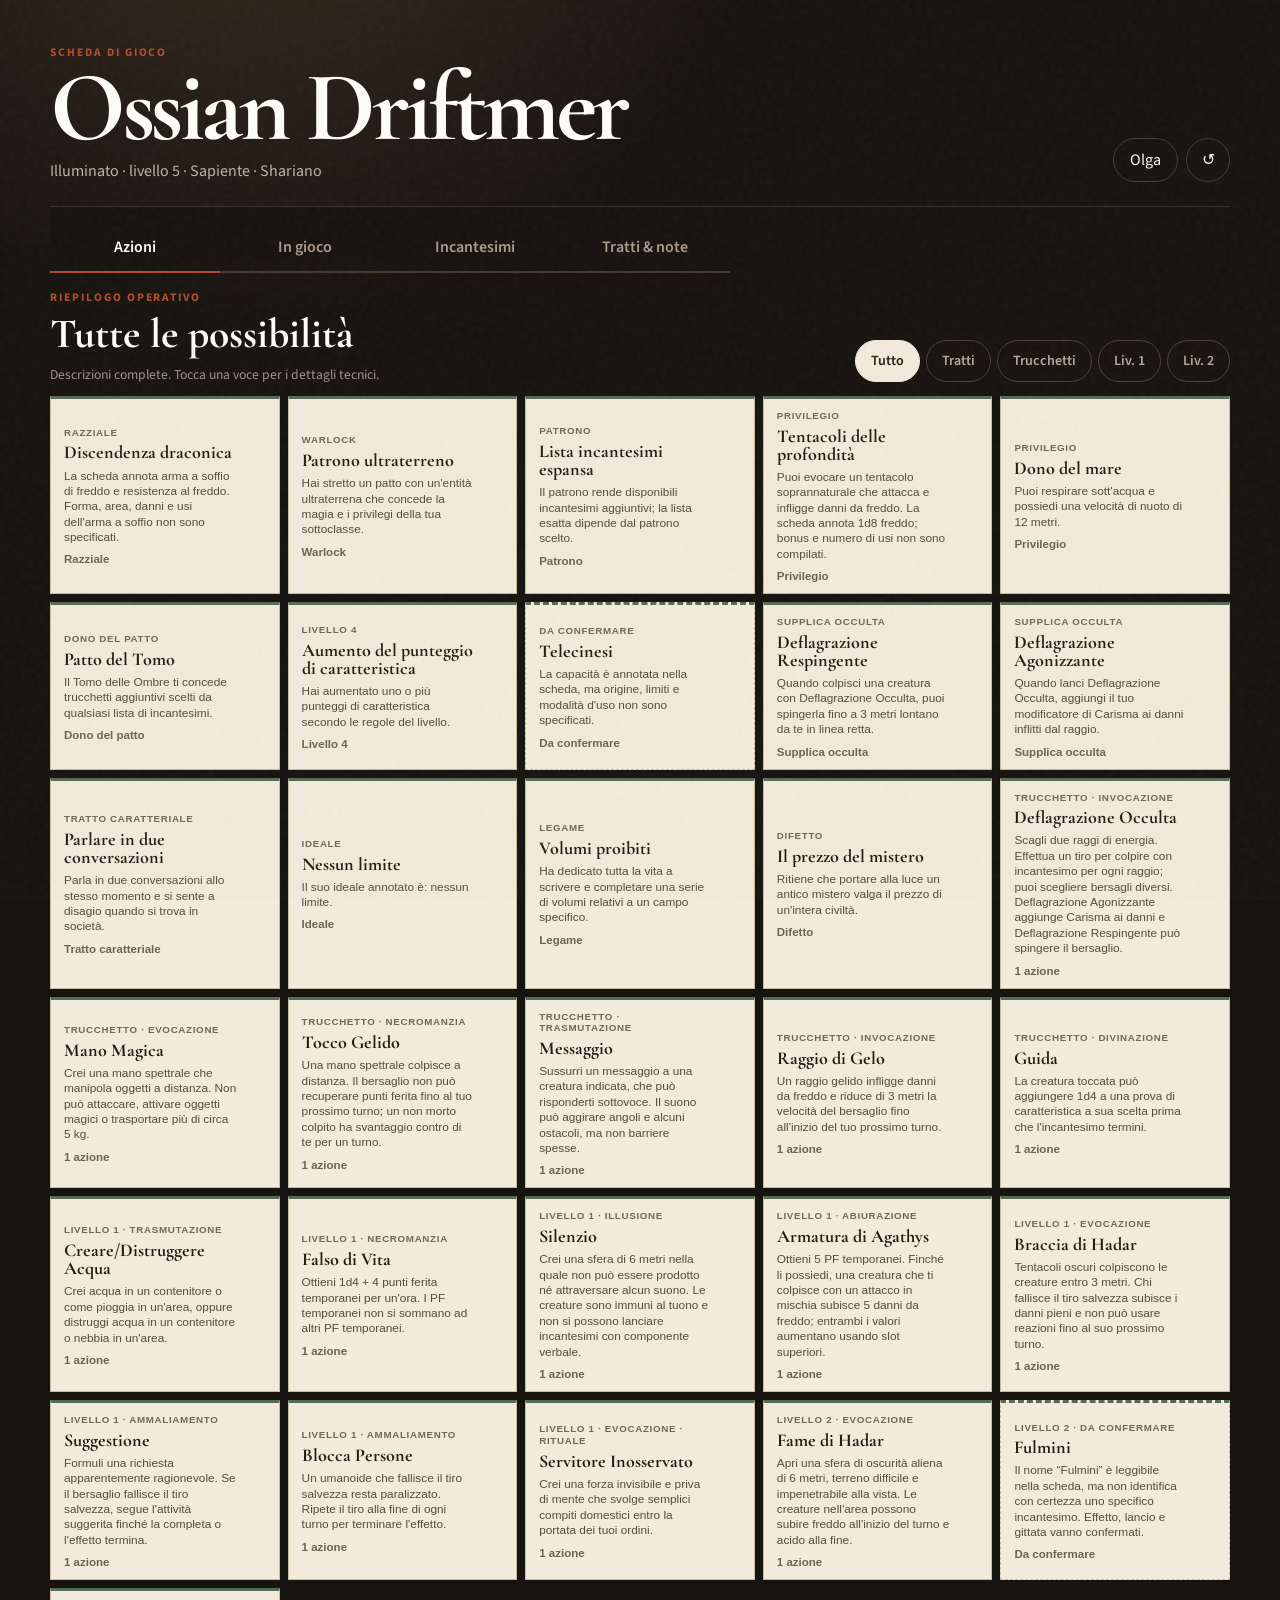
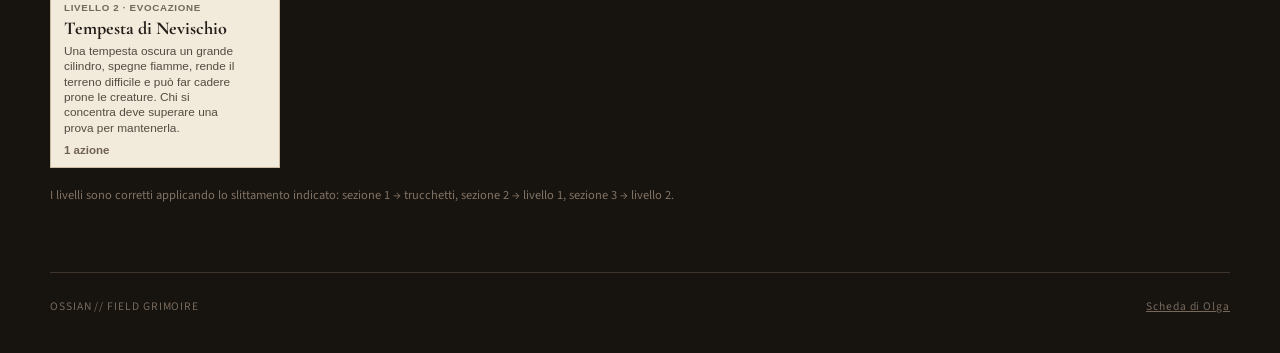
==== ossian/index.html @ db169aae "feat: add interactive Ossian character sheet" ====
<!doctype html>
<html lang="it">
<head>
  <meta charset="utf-8">
  <meta name="viewport" content="width=device-width,initial-scale=1,viewport-fit=cover">
  <meta name="theme-color" content="#17130f">
  <meta name="description" content="Scheda interattiva di Ossian Driftmer per Dungeons & Dragons">
  <title>Ossian Driftmer — Scheda D&D</title>
  <link rel="preconnect" href="https://fonts.googleapis.com">
  <link rel="preconnect" href="https://fonts.gstatic.com" crossorigin>
  <link href="https://fonts.googleapis.com/css2?family=Cormorant+Garamond:wght@600;700&family=Source+Sans+3:wght@400;500;600;700&display=swap" rel="stylesheet">
  <link rel="stylesheet" href="../styles.css?v=20260829-2">
  <link rel="stylesheet" href="ossian.css?v=1">
</head>
<body>
  <div class="grain" aria-hidden="true"></div>
  <header class="topbar">
    <div><p class="eyebrow">Scheda di gioco</p><h1 id="character-name">Ossian Driftmer</h1><p class="subtitle" id="character-meta"></p></div>
    <div class="header-actions"><a class="icon-button home-link" href="../">Olga</a><button class="icon-button quiet" id="reset-button" type="button" aria-label="Ripristina">↺</button></div>
  </header>
  <nav class="tabs" aria-label="Sezioni della scheda">
    <button class="tab active" data-tab="actions" type="button">Azioni</button>
    <button class="tab" data-tab="overview" type="button">In gioco</button>
    <button class="tab" data-tab="spells" type="button">Incantesimi</button>
    <button class="tab" data-tab="traits" type="button">Tratti & note</button>
  </nav>
  <main>
    <section class="panel active" id="actions">
      <div class="actions-head">
        <div><p class="eyebrow">Riepilogo operativo</p><h2>Tutte le possibilità</h2><p class="section-copy">Descrizioni complete. Tocca una voce per i dettagli tecnici.</p></div>
        <div class="action-filters" aria-label="Filtra"><button class="action-filter active" data-filter="all">Tutto</button><button class="action-filter" data-filter="trait">Tratti</button><button class="action-filter" data-filter="0">Trucchetti</button><button class="action-filter" data-filter="1">Liv. 1</button><button class="action-filter" data-filter="2">Liv. 2</button></div>
      </div>
      <div class="action-board" id="action-board"></div>
      <p class="rules-note">I livelli sono corretti applicando lo slittamento indicato: sezione 1 → trucchetti, sezione 2 → livello 1, sezione 3 → livello 2.</p>
    </section>
    <section class="panel" id="overview">
      <div class="vitals-grid ossian-vitals">
        <article class="vital hp-card"><span class="vital-label">Punti ferita</span><div class="counter-row"><button class="counter-button" data-counter="hp" data-delta="-1">−</button><strong><span id="hp-current"></span><small>/<span id="hp-max"></span></small></strong><button class="counter-button" data-counter="hp" data-delta="1">+</button></div></article>
        <article class="vital madness-card"><span class="vital-label">Punti follia</span><div class="counter-row"><button class="counter-button" data-counter="madness" data-delta="-1">−</button><strong><span id="madness-current"></span><small>/<span id="madness-max"></span></small></strong><button class="counter-button" data-counter="madness" data-delta="1">+</button></div></article>
        <article class="vital"><span class="vital-label">Classe armatura</span><strong id="armor-class"></strong></article>
        <article class="vital"><span class="vital-label">Iniziativa</span><strong id="initiative"></strong></article>
        <article class="vital"><span class="vital-label">Velocità</span><strong id="speed"></strong></article>
      </div>
      <div class="section-heading"><div><p class="eyebrow">Caratteristiche</p><h2>Punteggi e modificatori</h2></div></div>
      <div class="abilities" id="abilities-list"></div>
      <div class="two-column"><article class="paper-card"><p class="eyebrow">Tiri salvezza</p><h3>Competenze</h3><div class="tag-list" id="saves-list"></div></article><article class="paper-card"><p class="eyebrow">Abilità</p><h3>Competenze</h3><div class="tag-list" id="skills-list"></div></article></div>
      <div class="section-heading"><div><p class="eyebrow">Risorse</p><h2>Slot incantesimo</h2></div></div><div class="slot-board" id="slot-board"></div>
    </section>
    <section class="panel" id="spells">
      <div class="spell-header"><div><p class="eyebrow">Warlock</p><h2>Incantesimi</h2><p class="section-copy">Caratteristica: Carisma · CD 15 · attacco +7</p></div><div class="casting-box"><span>CD</span><strong>15</strong><span>Attacco</span><strong>+7</strong></div></div>
      <div class="slot-board" id="spell-slot-board"></div><div class="spell-groups" id="spell-groups"></div>
    </section>
    <section class="panel" id="traits">
      <div class="section-heading"><div><p class="eyebrow">Identità e poteri</p><h2>Tratti & note</h2></div></div>
      <div class="traits-layout"><div class="trait-stack" id="traits-list"></div><article class="paper-card session-notes"><p class="eyebrow">Appunti di sessione</p><h3>Note rapide</h3><textarea id="session-notes" placeholder="Scrivi qui..."></textarea><p class="autosave">Salvataggio automatico sul dispositivo</p></article></div>
      <div class="two-column"><article class="paper-card"><p class="eyebrow">Equipaggiamento</p><div class="tag-list" id="equipment-list"></div></article><article class="paper-card"><p class="eyebrow">Lingue</p><div class="tag-list" id="languages-list"></div></article></div>
    </section>
  </main>
  <dialog id="detail-dialog"><button class="dialog-close" type="button" aria-label="Chiudi">×</button><div id="dialog-content"></div></dialog>
  <footer><span>OSSIAN // FIELD GRIMOIRE</span><span><a href="../">Scheda di Olga</a></span></footer>
  <script src="data.js?v=1"></script><script src="app.js?v=1"></script>
</body>
</html>
---- styles.css ----
:root{--ink:#211c17;--muted:#71675c;--paper:#f2eadb;--paper-2:#e6dbc7;--line:#c9baa1;--night:#17130f;--night-2:#211b15;--ember:#b54b2e;--gold:#b8924e;--moss:#566b55;--white:#fffdf7;--radius:4px;--shadow:0 18px 50px rgba(16,12,8,.22)}*{box-sizing:border-box}html{background:var(--night);scroll-behavior:smooth}body{margin:0;min-height:100vh;color:var(--ink);background:radial-gradient(circle at 20% -10%,#3b2c20 0,transparent 32rem),var(--night);font-family:"Source Sans 3",sans-serif}.grain{position:fixed;inset:0;pointer-events:none;opacity:.17;z-index:10;background-image:url("data:image/svg+xml,%3Csvg viewBox='0 0 180 180' xmlns='http://www.w3.org/2000/svg'%3E%3Cfilter id='n'%3E%3CfeTurbulence type='fractalNoise' baseFrequency='.85' numOctaves='3' stitchTiles='stitch'/%3E%3C/filter%3E%3Crect width='100%25' height='100%25' filter='url(%23n)' opacity='.24'/%3E%3C/svg%3E")}.topbar,.tabs,main,footer{width:min(1180px,calc(100% - 32px));margin-inline:auto}.topbar{display:flex;justify-content:space-between;align-items:end;padding:44px 0 24px;color:var(--white);border-bottom:1px solid rgba(255,255,255,.12)}h1,h2,h3,p{margin-top:0}h1,h2,h3{font-family:"Cormorant Garamond",serif}h1{font-size:clamp(3rem,8vw,6.2rem);line-height:.78;letter-spacing:-.04em;margin-bottom:14px}h2{font-size:2rem;line-height:1;margin-bottom:0}h3{font-size:1.35rem;margin-bottom:4px}.eyebrow{margin-bottom:8px;font-size:.72rem;font-weight:700;letter-spacing:.17em;text-transform:uppercase;color:var(--ember)}.subtitle{margin:0;color:#bfb4a5;font-size:1rem}.header-actions{display:flex;gap:8px}.icon-button,.tab,.counter-button,.filter-button,.primary-button{font:inherit;cursor:pointer}.icon-button{min-height:44px;padding:0 16px;border:1px solid rgba(255,255,255,.18);background:transparent;color:var(--white);border-radius:999px}.icon-button.quiet{width:44px;padding:0}.tabs{position:sticky;top:0;z-index:9;display:flex;gap:0;padding-top:16px;background:linear-gradient(var(--night) 70%,transparent)}.tab{flex:0 1 170px;min-height:50px;border:0;border-bottom:2px solid #44392e;background:transparent;color:#a99b8b;font-weight:600}.tab.active{color:var(--white);border-color:var(--ember)}main{padding:14px 0 50px}.panel{display:none}.panel.active{display:block}.actions-head{display:flex;align-items:end;justify-content:space-between;gap:20px;margin:2px 0 12px;color:var(--white)}.actions-head h2{font-size:2.6rem}.actions-head .section-copy{margin-bottom:0}.action-filters{display:flex;gap:6px;padding-bottom:2px}.action-filter{min-height:42px;padding:0 15px;border:1px solid #4e4034;border-radius:999px;background:transparent;color:#b7aa9a;font:600 .88rem "Source Sans 3",sans-serif;cursor:pointer}.action-filter.active{background:var(--paper);border-color:var(--paper);color:var(--ink)}.action-board{display:grid;grid-template-columns:repeat(5,minmax(0,1fr));gap:8px}.action-item{position:relative;min-height:126px;padding:11px 42px 11px 13px;border:1px solid var(--line);border-top:3px solid var(--moss);background:var(--paper);color:var(--ink);text-align:left;cursor:pointer}.action-item.combat{border-top-color:var(--ember)}.action-item.both{border-top-color:var(--gold)}.action-item:hover{background:#fff8ec;transform:translateY(-1px)}.action-item h3{margin:5px 0 7px;font-size:1.13rem;line-height:1}.action-kicker{display:block;color:var(--muted);font-size:.61rem;font-weight:700;line-height:1.2;letter-spacing:.07em;text-transform:uppercase}.action-summary{display:block;margin-bottom:8px;color:#554b41;font-size:.74rem;line-height:1.3}.action-timing{display:block;color:#6f6255;font-size:.72rem;font-weight:700}.action-marks{position:absolute;right:9px;top:10px;display:grid;gap:4px}.mark{display:grid;place-items:center;width:22px;height:22px;border-radius:50%;color:#fff;font:normal 700 .64rem "Source Sans 3",sans-serif}.utility-mark{background:var(--moss)}.combat-mark{background:var(--ember)}.vitals-grid{display:grid;grid-template-columns:2fr repeat(3,1fr);gap:12px}.vital{min-height:154px;padding:22px;background:var(--paper);border:1px solid var(--line);border-radius:var(--radius);box-shadow:inset 0 0 25px rgba(74,45,18,.06);position:relative;overflow:hidden}.vital:after,.paper-card:after,.trait-card:after{content:"";position:absolute;inset:6px;border:1px solid rgba(85,57,31,.12);pointer-events:none}.vital-label{font-size:.74rem;font-weight:700;letter-spacing:.12em;text-transform:uppercase;color:var(--muted)}.vital>strong{display:block;font-family:"Cormorant Garamond",serif;font-size:4rem;line-height:1;margin:13px 0 2px}.vital>small{color:var(--muted)}.hp-card{background:var(--ember);color:var(--white);border-color:#d87559}.hp-card .vital-label,.hp-card small{color:#f4c6b8}.counter-row{display:grid;grid-template-columns:44px 1fr 44px;align-items:center;text-align:center;margin-top:8px}.counter-row strong{font-family:"Cormorant Garamond",serif;font-size:4.2rem;line-height:1}.counter-row small{font-size:1.4rem}.counter-button{width:44px;height:44px;border:1px solid rgba(255,255,255,.35);border-radius:50%;background:rgba(0,0,0,.1);color:var(--white);font-size:1.5rem}.hp-track{height:4px;margin-top:11px;background:rgba(0,0,0,.2)}.hp-track span{display:block;height:100%;background:var(--white);transition:width .25s ease}.section-heading,.spell-header{display:flex;align-items:end;justify-content:space-between;margin:38px 0 15px;color:var(--white)}.section-heading .eyebrow,.spell-header .eyebrow{margin-bottom:5px}.hint,.section-copy{color:#9f9384;font-size:.85rem}.abilities{display:grid;grid-template-columns:repeat(6,1fr);gap:10px}.ability{position:relative;min-height:126px;padding:16px;background:var(--paper);border:1px solid var(--line);border-radius:var(--radius);text-align:center;cursor:pointer}.ability:hover{transform:translateY(-2px);border-color:var(--gold)}.ability-name{font-size:.7rem;font-weight:700;letter-spacing:.11em;color:var(--muted)}.ability-score{font-family:"Cormorant Garamond",serif;font-size:3.4rem;line-height:1}.ability-mod{display:inline-grid;place-items:center;width:42px;height:42px;margin-top:3px;border:1px solid var(--ink);border-radius:50%;font-weight:700}.two-column,.traits-layout{display:grid;grid-template-columns:1fr 1fr;gap:14px;margin-top:14px}.paper-card,.trait-card{position:relative;padding:24px;background:var(--paper);border:1px solid var(--line);border-radius:var(--radius);box-shadow:var(--shadow)}.card-heading{padding-bottom:15px;border-bottom:1px solid var(--line)}.quick-list{margin:0}.quick-list div{display:flex;justify-content:space-between;gap:20px;padding:11px 0;border-bottom:1px dotted var(--line)}.quick-list dt{color:var(--muted)}.quick-list dd{margin:0;font-weight:700}.tag-list{display:flex;flex-wrap:wrap;gap:8px;padding-top:17px}.tag{padding:8px 12px;border:1px solid var(--line);background:#e9decc;border-radius:999px;font-size:.88rem;font-weight:600}.spell-header{align-items:center}.spell-header h2{font-size:3.4rem}.section-copy{margin:9px 0 0;max-width:540px}.compendium-link{display:inline-block;margin-top:13px;color:#d6b06a;font-size:.88rem;font-weight:700;text-decoration:none;border-bottom:1px solid rgba(214,176,106,.45)}.compendium-link:hover{color:#f1cf8f;border-color:currentColor}.casting-box{display:grid;grid-template-columns:auto auto;gap:3px 12px;align-items:baseline;padding:13px 18px;border:1px solid #59493b;color:#baa995}.casting-box strong{font-family:"Cormorant Garamond",serif;font-size:2rem;color:var(--white)}.slot-board{display:grid;grid-template-columns:repeat(2,minmax(0,260px));gap:10px;margin-bottom:18px}.slot-level{padding:14px 16px;background:#282119;border:1px solid #44382d;color:var(--white)}.slot-top{display:flex;justify-content:space-between;margin-bottom:10px}.slot-top span{color:#a99a89;font-size:.8rem}.slot-pips{display:flex;gap:8px}.slot-pip{width:32px;height:32px;border:1px solid #7b6955;border-radius:50%;background:transparent;cursor:pointer}.slot-pip.used{background:var(--ember);border-color:var(--ember);box-shadow:inset 0 0 0 5px #282119}.spell-filters{display:flex;gap:8px;overflow:auto;padding:4px 0 14px}.filter-button{white-space:nowrap;min-height:40px;padding:0 14px;border:1px solid #4f4337;border-radius:999px;background:transparent;color:#b7aa9a}.filter-button.active{background:var(--paper);border-color:var(--paper);color:var(--ink)}.spell-groups{display:grid;gap:20px}.spell-level-title{display:flex;align-items:center;gap:12px;color:var(--white);margin:12px 0}.spell-level-title span{font-size:.75rem;text-transform:uppercase;letter-spacing:.13em;color:#938575}.spell-grid{display:grid;grid-template-columns:repeat(3,1fr);gap:10px}.spell-card{min-height:154px;padding:18px;text-align:left;border:1px solid var(--line);background:var(--paper);color:var(--ink);cursor:pointer;position:relative}.spell-card:hover{border-color:var(--gold);background:#f7f0e4}.spell-meta{display:flex;gap:7px;flex-wrap:wrap;margin-top:14px}.spell-badge{font-size:.7rem;padding:4px 7px;border:1px solid var(--line);border-radius:999px;color:var(--muted)}.uncertain{color:#8a4d22}.rules-note{color:#817364;font-size:.78rem;margin:18px 0}.traits-layout{grid-template-columns:1.15fr .85fr}.trait-stack{display:grid;gap:10px}.trait-card{box-shadow:none}.trait-card p{margin-bottom:0;color:#5e5449}.session-notes textarea{display:block;width:100%;min-height:350px;padding:18px 0;border:0;resize:vertical;background:transparent;color:var(--ink);font:1rem/1.6 "Source Sans 3",sans-serif;outline:none}.autosave{margin:0;color:var(--muted);font-size:.78rem}dialog{width:min(650px,calc(100% - 24px));max-height:88vh;overflow:auto;padding:32px;border:1px solid #6d5a45;border-radius:var(--radius);background:var(--paper);color:var(--ink);box-shadow:0 30px 90px rgba(0,0,0,.6)}dialog::backdrop{background:rgba(11,8,6,.82);backdrop-filter:blur(3px)}.dialog-close{position:absolute;right:12px;top:10px;width:44px;height:44px;border:0;background:transparent;font-size:2rem;cursor:pointer}.detail-meta{display:flex;gap:8px;flex-wrap:wrap;margin:12px 0 20px}.detail-summary{font-size:1.1rem;line-height:1.55}.detail-grid{display:grid;grid-template-columns:1fr 1fr;gap:8px;margin-top:22px}.detail-grid div{padding:10px;border-top:1px solid var(--line)}.detail-grid span{display:block;font-size:.72rem;text-transform:uppercase;color:var(--muted)}.external-link{display:flex;align-items:center;justify-content:center;min-height:48px;margin-top:24px;padding:10px 16px;background:var(--night);color:var(--white);font-weight:700;text-decoration:none;border:1px solid var(--night)}.external-link:hover{background:var(--ember);border-color:var(--ember)}.dialog-title h2{font-size:2.5rem}.form-grid{display:grid;grid-template-columns:1fr 1fr;gap:12px}.form-grid label{font-size:.76rem;font-weight:700;text-transform:uppercase;letter-spacing:.06em;color:var(--muted)}.form-grid input{display:block;width:100%;margin-top:5px;padding:12px;border:1px solid var(--line);background:#fffaf0;font:1rem "Source Sans 3",sans-serif}.form-note{font-size:.82rem;color:var(--muted)}.primary-button{min-height:48px;padding:0 22px;border:0;background:var(--ember);color:white;font-weight:700}footer{display:flex;justify-content:space-between;padding:25px 0 38px;border-top:1px solid #3e342b;color:#76695c;font-size:.72rem;letter-spacing:.08em}.sr-only{position:absolute;width:1px;height:1px;padding:0;margin:-1px;overflow:hidden;clip:rect(0,0,0,0);white-space:nowrap;border:0}:focus-visible{outline:3px solid var(--gold);outline-offset:2px}@media(max-width:1050px){.action-board{grid-template-columns:repeat(4,minmax(0,1fr))}}@media(max-width:800px){.actions-head{align-items:start}.action-board{grid-template-columns:repeat(3,minmax(0,1fr))}.topbar{padding-top:30px}.icon-button span{display:none}.tabs{width:100%;padding-inline:16px}.tab{flex:1}.vitals-grid{grid-template-columns:1fr 1fr}.hp-card{grid-column:1/-1}.abilities{grid-template-columns:repeat(3,1fr)}.two-column,.traits-layout{grid-template-columns:1fr}.spell-grid{grid-template-columns:1fr 1fr}.spell-header{align-items:end}.section-heading .hint{display:none}}@media(max-width:520px){.topbar,main,footer{width:min(100% - 20px,1180px)}h1{font-size:4rem}.actions-head{display:block}.actions-head h2{font-size:2rem}.actions-head .section-copy{display:none}.action-filters{margin:10px 0}.action-filter{flex:1;padding:0 8px}.action-board{grid-template-columns:repeat(2,minmax(0,1fr));gap:6px}.action-item{min-height:116px;padding:9px 34px 9px 10px}.action-item h3{font-size:1rem}.action-marks{right:6px;top:7px}.mark{width:20px;height:20px}.vital{min-height:128px;padding:16px}.vital>strong{font-size:3rem}.abilities{gap:6px}.ability{min-height:110px;padding:12px 6px}.ability-score{font-size:2.8rem}.spell-header{display:block}.casting-box{margin-top:16px;width:max-content}.slot-board,.spell-grid{grid-template-columns:1fr}.form-grid{grid-template-columns:1fr}.paper-card,.trait-card{padding:20px}.counter-row strong{font-size:3.6rem}footer{display:block}footer span{display:block;margin-top:6px}}@media(prefers-reduced-motion:reduce){*{scroll-behavior:auto!important;transition:none!important}}
---- ossian/ossian.css ----
.home-link{display:grid;place-items:center;text-decoration:none}.ossian-vitals{grid-template-columns:1.45fr 1.25fr repeat(3,1fr)}.madness-card{background:#51405f;color:var(--white);border-color:#806b91}.madness-card .vital-label{color:#d8cce0}.madness-card .counter-button{border-color:#aa98b8}.ossian-vitals .vital{min-height:145px}.ossian-vitals .counter-row strong{font-size:3.7rem}.action-filters{flex-wrap:wrap}.action-item.uncertain-action{border-style:dashed}.detail-warning{padding:10px 12px;background:#e8d5bd;color:#78451f;font-size:.85rem}.trait-card{text-align:left;color:var(--ink);cursor:pointer}.trait-card h3{margin-bottom:8px}.trait-card p{line-height:1.45}footer a{color:inherit}.spell-grid{align-items:stretch}@media(max-width:1000px){.ossian-vitals{grid-template-columns:1fr 1fr 1fr}.hp-card,.madness-card{grid-column:auto}.action-board{grid-template-columns:repeat(3,minmax(0,1fr))}}@media(max-width:650px){.ossian-vitals{grid-template-columns:1fr 1fr}.hp-card,.madness-card{grid-column:auto}.action-board{grid-template-columns:1fr}.action-item{min-height:0}.action-filters{display:grid;grid-template-columns:repeat(3,1fr);width:100%}.action-filter{padding:0 8px}.tabs{overflow-x:auto}.tab{min-width:96px}.topbar h1{font-size:3.5rem}}
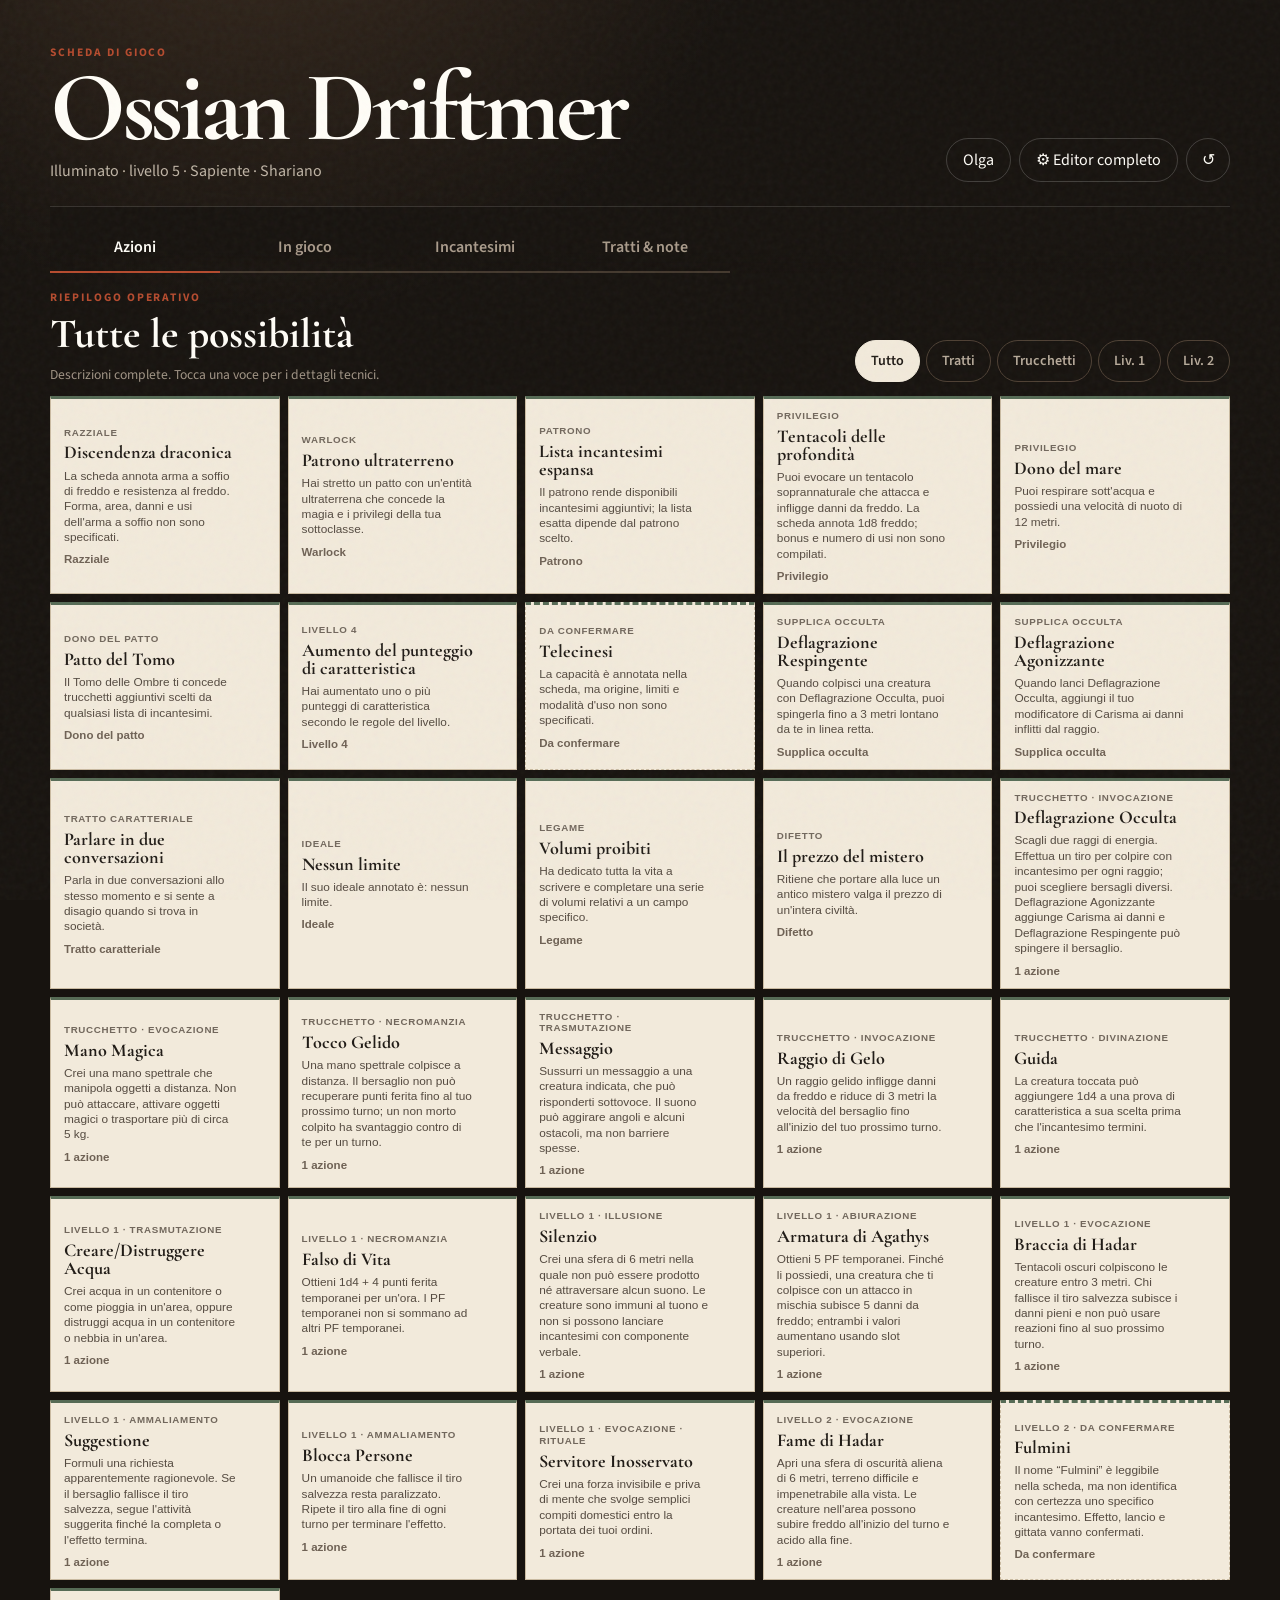
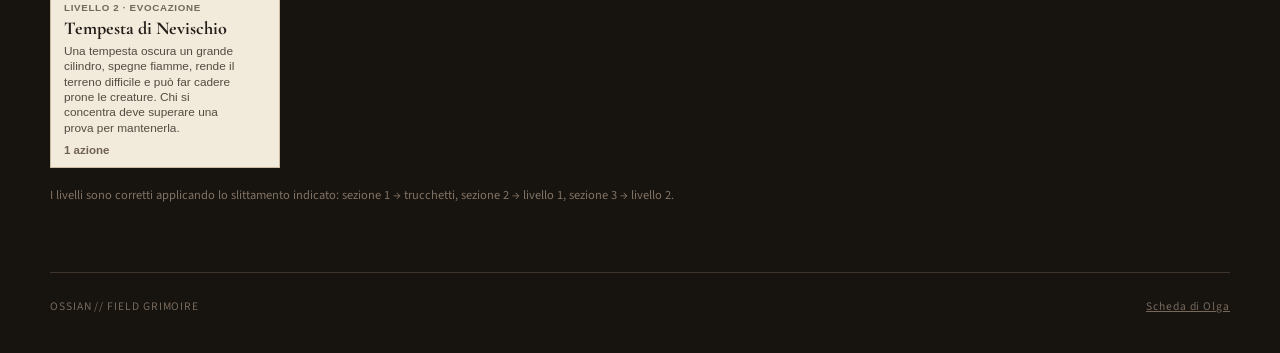
==== commit 86155a7c: "feat: add full editors for both character sheets" ====
--- a/ossian/index.html
+++ b/ossian/index.html
@@ -10,13 +10,14 @@
   <link rel="preconnect" href="https://fonts.gstatic.com" crossorigin>
   <link href="https://fonts.googleapis.com/css2?family=Cormorant+Garamond:wght@600;700&family=Source+Sans+3:wght@400;500;600;700&display=swap" rel="stylesheet">
   <link rel="stylesheet" href="../styles.css?v=20260829-2">
+  <link rel="stylesheet" href="../sheet-editor.css?v=1">
   <link rel="stylesheet" href="ossian.css?v=1">
 </head>
 <body>
   <div class="grain" aria-hidden="true"></div>
   <header class="topbar">
     <div><p class="eyebrow">Scheda di gioco</p><h1 id="character-name">Ossian Driftmer</h1><p class="subtitle" id="character-meta"></p></div>
-    <div class="header-actions"><a class="icon-button home-link" href="../">Olga</a><button class="icon-button quiet" id="reset-button" type="button" aria-label="Ripristina">↺</button></div>
+    <div class="header-actions"><a class="icon-button home-link" href="../">Olga</a><button class="icon-button" id="full-editor-button" type="button">⚙ <span>Editor completo</span></button><button class="icon-button quiet" id="reset-button" type="button" aria-label="Ripristina">↺</button></div>
   </header>
   <nav class="tabs" aria-label="Sezioni della scheda">
     <button class="tab active" data-tab="actions" type="button">Azioni</button>
@@ -59,5 +60,6 @@
   <dialog id="detail-dialog"><button class="dialog-close" type="button" aria-label="Chiudi">×</button><div id="dialog-content"></div></dialog>
   <footer><span>OSSIAN // FIELD GRIMOIRE</span><span><a href="../">Scheda di Olga</a></span></footer>
   <script src="data.js?v=1"></script><script src="app.js?v=1"></script>
+  <script>window.SHEET_EDITOR_CONFIG={name:"Ossian",key:"ossian-dnd-sheet-v1",data:window.OSSIAN_DATA,buttonId:"full-editor-button",categories:false}</script><script src="../sheet-editor.js?v=1"></script>
 </body>
 </html>
--- a/sheet-editor.css
+++ b/sheet-editor.css
@@ -0,0 +1 @@
+.sheet-editor{width:min(1120px,calc(100% - 20px));height:min(900px,94vh);max-height:94vh;padding:0;background:#f2eadb}.se-shell{display:grid;grid-template-rows:auto auto 1fr auto;height:100%}.se-header{display:flex;justify-content:space-between;align-items:center;padding:22px 26px 16px;border-bottom:1px solid var(--line)}.se-header h2{font-size:2.35rem}.se-header .eyebrow{margin-bottom:4px}.se-close{width:44px;height:44px;border:0;background:transparent;font-size:2rem;cursor:pointer}.se-nav{display:flex;gap:4px;padding:8px 18px;border-bottom:1px solid var(--line);overflow:auto}.se-nav button{white-space:nowrap;padding:10px 13px;border:0;border-bottom:2px solid transparent;background:transparent;color:var(--muted);font-weight:700;cursor:pointer}.se-nav button.active{color:var(--ink);border-color:var(--ember)}.se-content{overflow:auto;padding:22px 26px}.se-intro{display:flex;align-items:center;justify-content:space-between;gap:20px;margin-bottom:16px}.se-intro h3{font-size:1.7rem;margin-bottom:3px}.se-intro p{margin:0;color:var(--muted)}.se-grid{display:grid;grid-template-columns:repeat(3,minmax(0,1fr));gap:12px}.se-field{display:block;font-size:.75rem;font-weight:700;text-transform:uppercase;letter-spacing:.04em;color:var(--muted)}.se-field input,.se-field textarea{display:block;width:100%;margin-top:5px;padding:11px;border:1px solid var(--line);background:#fffaf0;color:var(--ink);font:1rem "Source Sans 3",sans-serif;text-transform:none;letter-spacing:0}.se-field textarea{min-height:95px;resize:vertical}.se-wide{margin-top:12px}.se-cards{display:grid;gap:12px}.se-card{padding:16px;border:1px solid var(--line);background:#ebe0ce}.se-card-head{display:flex;align-items:center;justify-content:space-between;margin-bottom:12px}.se-card-head strong{font-family:"Cormorant Garamond",serif;font-size:1.35rem}.se-delete{border:0;background:transparent;color:#9b3d28;font-weight:700;cursor:pointer}.se-add,.se-secondary,.se-primary{min-height:42px;padding:0 15px;border:1px solid var(--line);font-weight:700;cursor:pointer}.se-add,.se-secondary{background:#fffaf0;color:var(--ink)}.se-primary{background:var(--ember);border-color:var(--ember);color:#fff}.se-check-row{display:flex;flex-wrap:wrap;gap:15px;margin-top:12px}.se-check{display:flex;align-items:center;gap:7px;font-size:.88rem;font-weight:600}.se-check input{width:18px;height:18px}.se-json{width:100%;min-height:580px;padding:16px;border:1px solid var(--line);background:#211b15;color:#f3eadb;font:13px/1.5 ui-monospace,monospace;tab-size:2}.se-footer{display:flex;align-items:center;gap:15px;padding:12px 26px;border-top:1px solid var(--line);background:#e9decc}.se-status{flex:1;color:var(--muted);font-size:.85rem;text-align:center}@media(max-width:760px){.sheet-editor{width:100%;height:100%;max-height:100%;border:0}.se-header{padding:16px}.se-header h2{font-size:1.8rem}.se-content{padding:16px}.se-grid{grid-template-columns:1fr}.se-intro{align-items:flex-start}.se-footer{padding:10px}.se-secondary{display:none}.se-primary{margin-left:auto}.se-card{padding:12px}}
